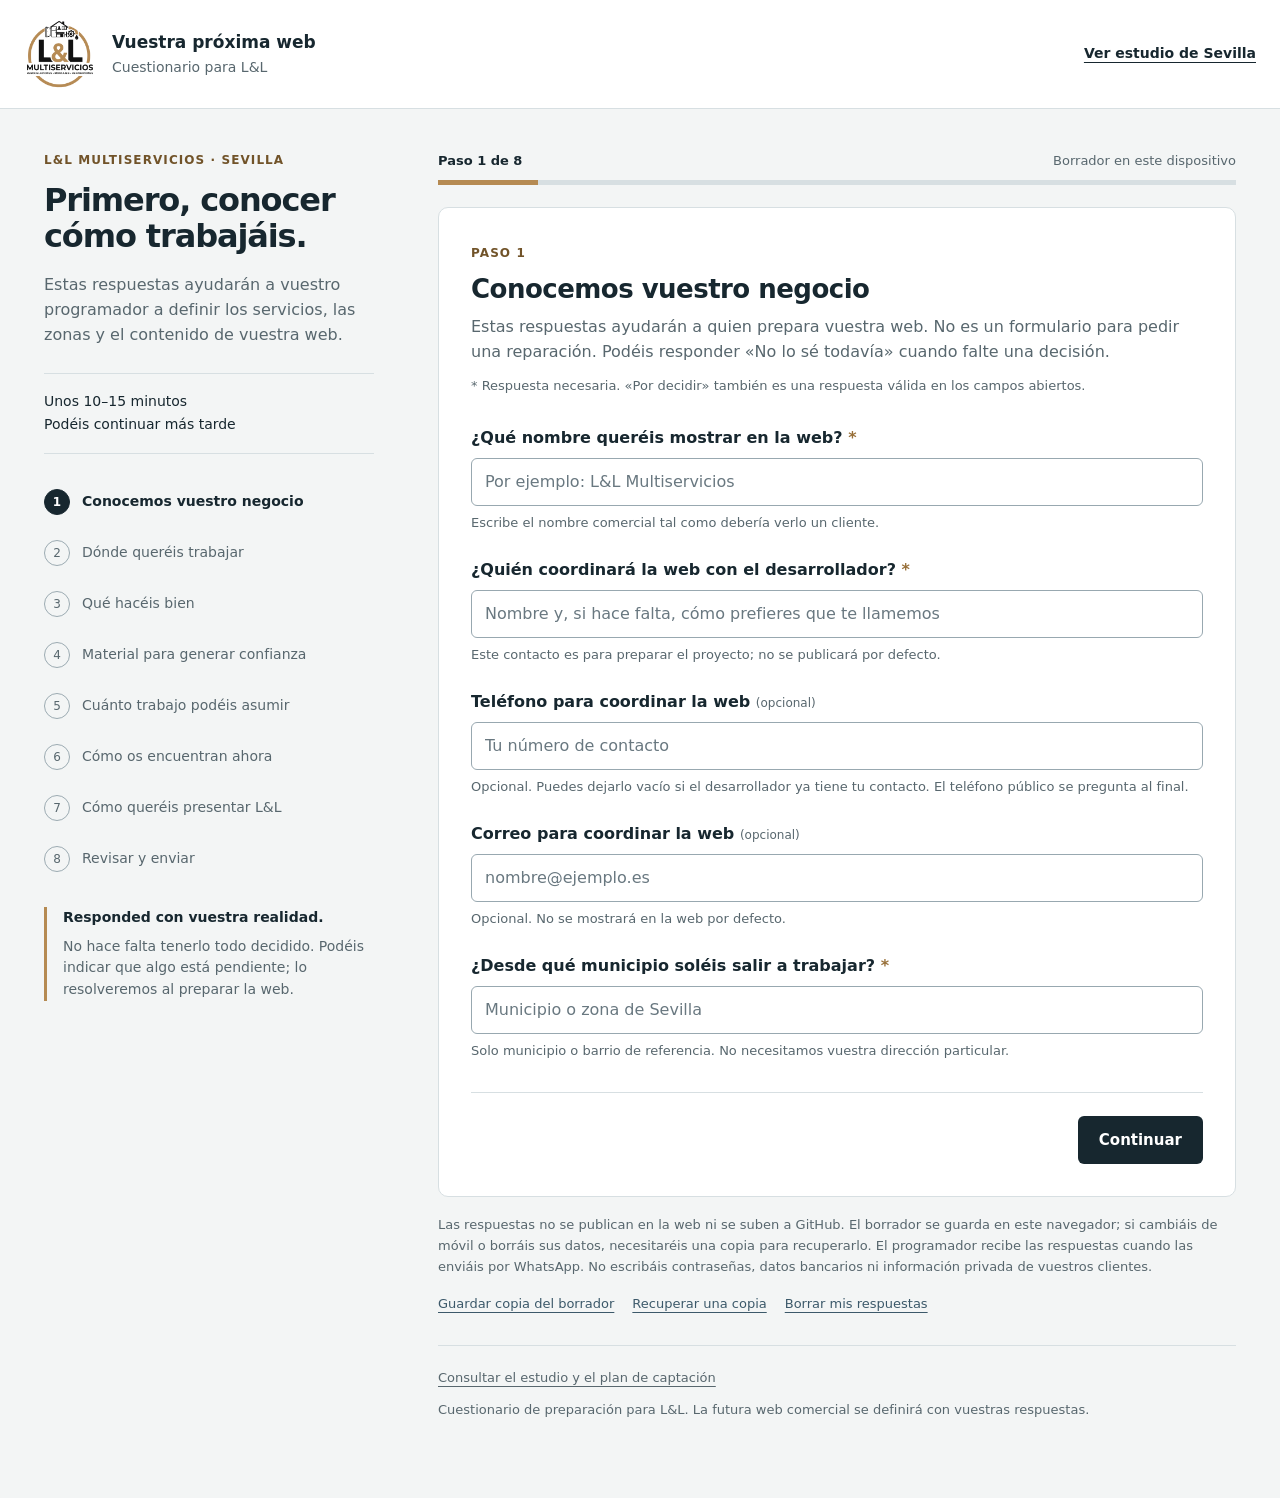
==== docs/index.html @ 1071994a "Publica cuestionario móvil de LYL y estudio de captación" ====
<!doctype html>
<html lang="es">
<head>
  <meta charset="utf-8">
  <meta name="viewport" content="width=device-width, initial-scale=1">
  <meta name="robots" content="noindex,nofollow">
  <meta name="referrer" content="no-referrer">
  <meta name="theme-color" content="#17272f">
  <meta name="description" content="Cuestionario de L&L Multiservicios para preparar su estrategia y su próxima web en Sevilla.">
  <title>L&L · Preparemos vuestra web</title>
  <link rel="icon" type="image/svg+xml" href="assets/favicon.svg">
  <link rel="stylesheet" href="styles.css">
  <script defer src="questionnaire.js"></script>
  <script defer src="app.js"></script>
</head>
<body>
  <a class="skip" href="#questionnaire">Ir al cuestionario</a>
  <header class="header">
    <a class="brand" href="./" aria-label="L&L, inicio del cuestionario"><img src="assets/logo.png" alt="L&L Multiservicios" width="72" height="72"><span>Vuestra próxima web<small>Cuestionario para L&L</small></span></a>
    <a class="study-link" href="estudio.html">Ver estudio de Sevilla</a>
  </header>
  <main class="layout">
    <aside class="sidebar">
      <p class="eyebrow">L&L Multiservicios · Sevilla</p>
      <h1>Primero, conocer<br>cómo trabajáis.</h1>
      <p>Estas respuestas ayudarán a vuestro programador a definir los servicios, las zonas y el contenido de vuestra web.</p>
      <div class="duration"><span>Unos 10–15 minutos</span><span>Podéis continuar más tarde</span></div>
      <nav id="step-nav" aria-label="Pasos del cuestionario"></nav>
      <div class="side-note"><strong>Responded con vuestra realidad.</strong><p>No hace falta tenerlo todo decidido. Podéis indicar que algo está pendiente; lo resolveremos al preparar la web.</p></div>
    </aside>
    <div class="workspace">
      <div class="mobile-intro"><h1>Preparemos vuestra web</h1><p>Contadnos cómo trabajáis para definir una web que os represente y facilite nuevos contactos.</p><span>10–15 min · Podéis continuar después</span></div>
      <div class="progress-top"><span id="step-position">Paso 1 de 8</span><span id="draft-state" role="status">Borrador en este dispositivo</span></div>
      <progress id="progress" max="8" value="1" aria-label="Progreso del cuestionario"></progress>
      <div id="storage-warning" class="notice" hidden></div>
      <form id="questionnaire" novalidate>
        <div id="step-content"></div>
        <div id="validation-summary" class="validation" role="alert" tabindex="-1" hidden></div>
        <div class="actions" id="step-actions"><button class="button secondary" type="button" id="previous">Anterior</button><span class="action-spacer"></span><button class="button primary" type="submit" id="next">Continuar</button></div>
      </form>
      <p class="data-note">Las respuestas no se publican en la web ni se suben a GitHub. El borrador se guarda en este navegador; si cambiáis de móvil o borráis sus datos, necesitaréis una copia para recuperarlo. El programador recibe las respuestas cuando las enviáis por WhatsApp. No escribáis contraseñas, datos bancarios ni información privada de vuestros clientes.</p>
      <div class="draft-tools"><button class="text-button" id="backup" type="button">Guardar copia del borrador</button><label class="text-button file-label" for="restore-file">Recuperar una copia</label><input id="restore-file" type="file" accept="application/json,.json" hidden><button class="text-button" type="button" id="clear">Borrar mis respuestas</button></div>
      <div id="feedback" role="status" aria-live="polite"></div>
      <footer><a href="estudio.html">Consultar el estudio y el plan de captación</a><p>Cuestionario de preparación para L&L. La futura web comercial se definirá con vuestras respuestas.</p></footer>
    </div>
  </main>
  <dialog id="clear-dialog"><h2>¿Borrar las respuestas de este dispositivo?</h2><p>Se eliminará el borrador guardado en este navegador. Una copia que hayáis descargado no se borra.</p><div class="dialog-actions"><button class="button secondary" id="cancel-clear">Conservar</button><button class="button danger" id="confirm-clear">Borrar respuestas</button></div></dialog>
  <dialog id="replace-dialog"><h2>Recuperar una copia guardada</h2><p>La copia sustituirá las respuestas que tenéis abiertas. Podéis cancelar y guardar antes vuestro borrador actual.</p><div class="dialog-actions"><button class="button secondary" id="cancel-restore">Cancelar</button><button class="button primary" id="confirm-restore">Recuperar copia</button></div></dialog>
  <noscript><div class="noscript">Para rellenar y guardar el cuestionario, activad JavaScript en vuestro navegador. Podéis consultar el <a href="estudio.html">estudio de mercado</a>.</div></noscript>
</body>
</html>
---- docs/styles.css ----
:root{color-scheme:light;--ink:#17272f;--muted:#58676e;--line:#d7dfe2;--paper:#fff;--wash:#f3f5f5;--brand:#987039;--gold:#b58a52;--soft:#f8f2e8;--error:#a72f2a;--success:#2d6652;--radius:10px}
*{box-sizing:border-box}html{scroll-behavior:smooth}body{margin:0;color:var(--ink);background:var(--wash);font:16px/1.55 system-ui,-apple-system,"Segoe UI",sans-serif}a{color:inherit;text-underline-offset:4px}button,input,select,textarea{font:inherit}button,a,label{-webkit-tap-highlight-color:transparent}button{cursor:pointer}button:disabled{cursor:wait;opacity:.65}:focus-visible{outline:3px solid #29759c;outline-offset:4px}[hidden]{display:none!important}.skip{position:fixed;top:-100px;left:15px;z-index:30;background:white;padding:12px}.skip:focus{top:10px}.header{padding:18px max(24px,calc((100vw - 1240px)/2));display:flex;align-items:center;justify-content:space-between;background:var(--paper);border-bottom:1px solid var(--line);gap:24px}.brand{display:flex;gap:16px;align-items:center;text-decoration:none;font-size:17px;font-weight:750}.brand img{object-fit:contain}.brand small{display:block;color:var(--muted);font-weight:400;font-size:14px;margin-top:2px}.study-link{font-size:14px;font-weight:650;white-space:nowrap}.layout{max-width:1240px;margin:0 auto;padding:42px 24px;display:grid;grid-template-columns:330px minmax(0,1fr);gap:64px}.sidebar{align-self:start;position:sticky;top:28px}.eyebrow{text-transform:uppercase;letter-spacing:.09em;font-size:12px;color:#715329;font-weight:750;margin:0 0 12px}h1{font-size:32px;line-height:1.15;letter-spacing:-.035em;margin:0 0 18px}h2{font-size:26px;line-height:1.25;margin:8px 0 10px;letter-spacing:-.02em}h3{font-size:19px;line-height:1.4;margin:0 0 14px}p{margin:0 0 14px}.sidebar>p:not(.eyebrow){color:var(--muted)}.duration{padding:15px 0;border-top:1px solid var(--line);border-bottom:1px solid var(--line);font-size:14px;margin:25px 0}.duration span{display:block;margin:2px 0}.step-list{list-style:none;padding:0;margin:0;display:grid;gap:5px}.step-link{border:0;background:none;text-align:left;width:100%;padding:10px 10px 10px 0;display:flex;gap:12px;align-items:center;font-size:14px;color:var(--muted);border-radius:5px}.step-link[aria-current=step]{color:var(--ink);font-weight:750}.step-number{border:1px solid #9baab1;display:grid;place-items:center;width:26px;height:26px;flex-shrink:0;border-radius:50%;font-size:12px}.step-link[aria-current=step] .step-number{background:var(--ink);color:white;border-color:var(--ink)}.step-link.completed .step-number{border-color:var(--brand);color:var(--brand)}.side-note{border-left:3px solid var(--gold);padding-left:16px;margin-top:25px;font-size:14px}.side-note p{color:var(--muted);margin:7px 0}.mobile-intro{display:none}.workspace{min-width:0}.progress-top{display:flex;justify-content:space-between;gap:12px;font-size:13px;color:var(--muted);margin:0 0 9px}#step-position{font-weight:750;color:var(--ink)}progress{display:block;border:0;width:100%;height:5px;accent-color:var(--gold);margin:0 0 22px;border-radius:0;background:var(--line)}progress::-webkit-progress-bar{background:var(--line)}progress::-webkit-progress-value{background:var(--gold)}progress::-moz-progress-bar{background:var(--gold)}form{background:var(--paper);border:1px solid var(--line);border-radius:var(--radius);padding:32px}.step-heading{margin-bottom:28px}.step-heading p{color:var(--muted);margin-bottom:8px}.required-note{font-size:13px;color:var(--muted)}.field{margin:25px 0}.field-label{font-weight:650;margin:0 0 8px;display:block;font-size:16px;line-height:1.5}.optional{font-size:12px;color:var(--muted);font-weight:400;white-space:nowrap}.required-mark{color:var(--brand)}input[type=text],input[type=tel],input[type=email],input[type=url],input[type=number],select,textarea{display:block;width:100%;min-height:48px;padding:11px 13px;border:1px solid #98a8b0;background:white;color:var(--ink);border-radius:6px;font-size:16px;line-height:1.5}textarea{resize:vertical;min-height:110px}input::placeholder,textarea::placeholder{color:#697880;opacity:1}input[aria-invalid=true],textarea[aria-invalid=true],select[aria-invalid=true]{border:2px solid var(--error)}.field-help{font-size:13px;color:var(--muted);margin:7px 0 0}.error-text{font-size:14px;color:var(--error);margin:6px 0 0}.option-list{display:grid;gap:9px}.option{display:flex;gap:11px;align-items:flex-start;padding:12px 13px;border:1px solid var(--line);border-radius:6px;min-height:47px;cursor:pointer}.option:has(input:checked){border-color:var(--brand);background:var(--soft)}.option input{accent-color:var(--brand);width:19px;height:19px;flex-shrink:0;margin:2px 0 0}.option span{font-size:15px}.option-list[aria-invalid=true]{outline:2px solid var(--error);outline-offset:4px;border-radius:3px}fieldset{border:0;padding:0;margin:0;min-width:0}legend{padding:0}.actions{display:flex;align-items:center;gap:12px;border-top:1px solid var(--line);padding-top:23px;margin-top:30px}.action-spacer{flex:1}.button{border:1px solid transparent;padding:12px 20px;min-height:48px;border-radius:6px;font-weight:650;font-size:15px;display:inline-flex;align-items:center;justify-content:center;gap:8px;text-decoration:none;line-height:1.5;text-align:center}.primary{background:var(--ink);color:white}.primary:hover{background:#2a424e}.secondary{background:white;border-color:#a6b2b8;color:var(--ink)}.secondary:hover{background:var(--wash)}.danger{background:var(--error);color:white}.text-button{border:0;border-radius:0;background:none;color:#3c596a;padding:10px 0;text-decoration:underline;text-underline-offset:4px;font-size:13px;cursor:pointer}.data-note{font-size:13px;line-height:1.6;color:var(--muted);margin:18px 0 7px}.draft-tools{display:flex;flex-wrap:wrap;gap:0 18px}.notice,.validation{padding:15px 17px;border:1px solid #d8b88f;border-radius:6px;background:var(--soft);font-size:14px;margin:0 0 18px}.validation{border-color:#ddaaa8;color:#782724;margin-top:20px}.validation ul{margin:5px 0;padding-left:20px}.validation button{border:0;background:none;text-align:left;color:inherit;text-decoration:underline;padding:3px 0;font-size:14px}#feedback{font-size:14px;color:var(--success);margin-top:10px;white-space:pre-line}footer{padding:22px 0;margin-top:20px;border-top:1px solid var(--line);font-size:13px;color:var(--muted)}footer p{margin-top:12px}.review-section{border-bottom:1px solid var(--line);padding:24px 0}.review-section h3{display:flex;align-items:center;justify-content:space-between;gap:12px;margin:0 0 14px}.review-section h3 button{flex-shrink:0}.review-section dl{margin:0}.review-section dt{font-size:13px;color:var(--muted);margin:14px 0 4px}.review-section dd{margin:0;font-size:15px;white-space:pre-wrap;overflow-wrap:anywhere}.unanswered{color:var(--muted);font-style:italic}.delivery{padding:24px;background:var(--soft);border:1px solid #ddc6a4;border-radius:7px;margin:26px 0 5px}.delivery h3{font-size:21px}.delivery p{font-size:14px}.delivery-actions{display:grid;gap:10px;margin:18px 0 10px}.delivery-status{font-size:14px;color:#365449;white-space:pre-line;margin-top:12px}.review-missing{color:var(--error);font-size:14px}.send-check{display:flex;gap:10px;font-size:14px;margin:18px 0}.send-check input{width:19px;height:19px;margin:2px 0;flex-shrink:0;accent-color:var(--brand)}.secondary-delivery{display:flex;flex-wrap:wrap;gap:10px}.secondary-delivery button{flex:1;font-size:14px;padding:9px 10px}.copy-fallback{width:100%;margin-top:14px;font-size:14px}.badge{display:inline-block;font-size:12px;font-weight:700;padding:4px 8px;background:var(--wash);border:1px solid var(--line);border-radius:3px}.review-privacy{font-size:13px;color:var(--muted)}.receipt{font-size:14px;color:var(--muted);padding-top:14px}.noscript{margin:20px;padding:20px;background:white;border:1px solid var(--error)}dialog{border:1px solid var(--line);border-radius:10px;padding:26px;max-width:min(500px,calc(100vw - 32px));color:var(--ink)}dialog h2{font-size:22px}dialog::backdrop{background:rgba(15,28,35,.6)}.dialog-actions{display:flex;gap:12px;justify-content:flex-end;margin-top:24px;flex-wrap:wrap}.file-label{display:inline-block}
@media(max-width:950px){.layout{grid-template-columns:260px minmax(0,1fr);gap:30px}.sidebar h1{font-size:28px}form{padding:25px}.header{padding:15px 24px}}
@media(max-width:740px){.header{padding:12px 17px;gap:12px}.brand{font-size:14px;gap:10px}.brand img{width:49px;height:49px}.brand small{font-size:12px}.study-link{font-size:12px;white-space:normal;text-align:right;max-width:97px}.layout{display:block;padding:22px 16px}.sidebar{display:none}.mobile-intro{display:block;margin-bottom:24px}.mobile-intro h1{font-size:28px;letter-spacing:-.03em;margin:0 0 10px}.mobile-intro p{font-size:15px;color:var(--muted);margin-bottom:8px}.mobile-intro span{font-size:12px;color:var(--muted)}.progress-top{font-size:12px}.progress-top span:last-child{text-align:right;max-width:190px}form{padding:22px 19px;border-radius:8px}h2{font-size:24px}.step-heading{margin-bottom:22px}.field{margin:23px 0}.field-label{font-size:16px}.option{padding:12px 11px}.option span{font-size:15px}.actions{margin-top:24px;padding-top:20px;gap:10px}.button{padding:11px 15px}.delivery{padding:19px 15px}.delivery h3{font-size:20px}.secondary-delivery{display:grid;grid-template-columns:1fr 1fr}.draft-tools{gap:0 15px}.review-section h3{font-size:17px}.side-note{display:none}}
@media(prefers-reduced-motion:reduce){html{scroll-behavior:auto}}
@media print{.header{padding:0}.sidebar,.mobile-intro,.progress-top,progress,.data-note,.draft-tools,footer,.actions,.delivery-actions,.send-check,.text-button,.study-link,.copy-fallback{display:none!important}.layout{display:block;padding:0}.workspace{width:100%}body{background:white;font-size:11pt}form{border:0;padding:15px 0}.delivery{background:white}.review-section{break-inside:avoid}.review-section h3 button{display:none}.header img{width:60px;height:60px}}
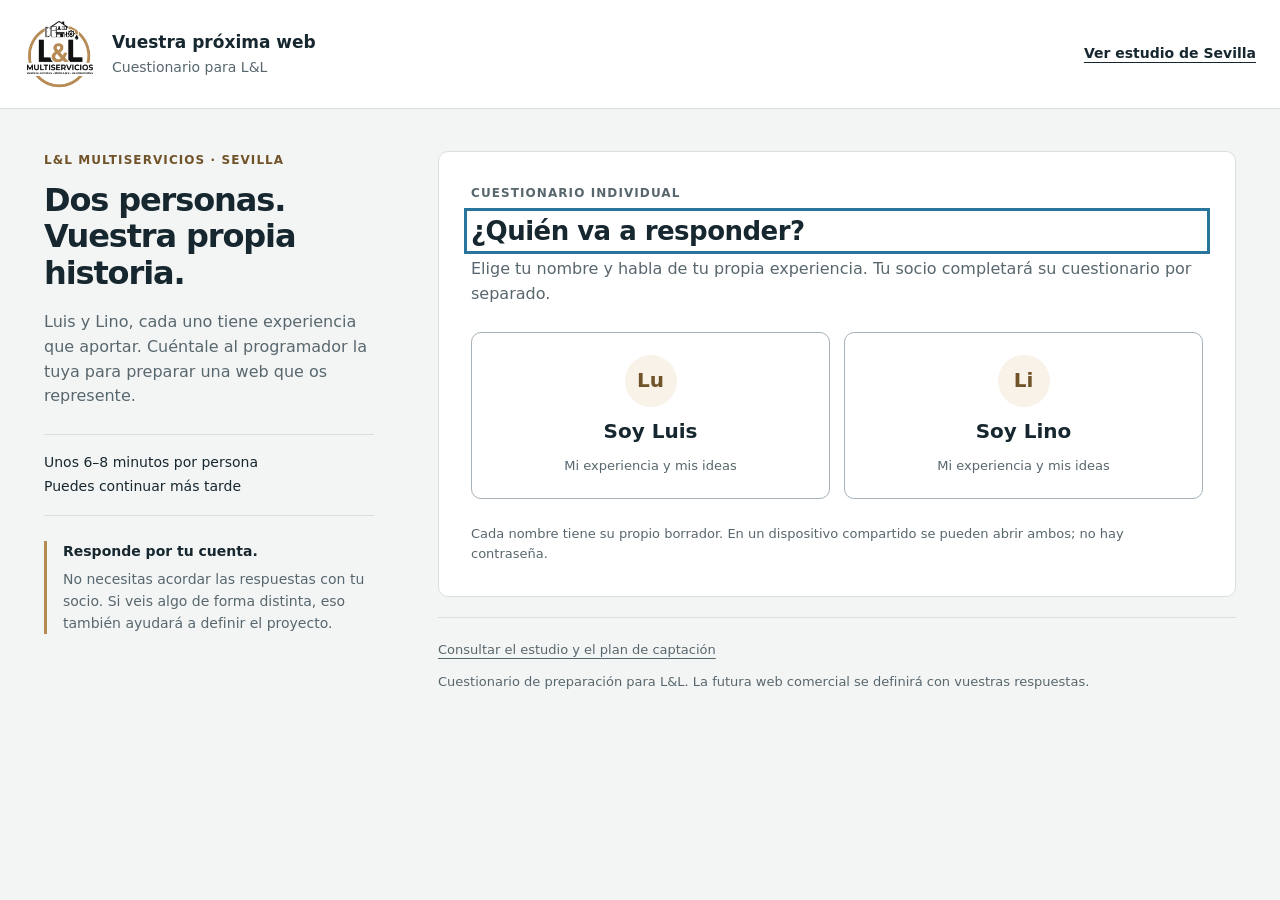
==== commit 3ed23c36: "Adapta el cuestionario individual de Luis y Lino con CV privado" ====
--- a/docs/index.html
+++ b/docs/index.html
@@ -11,6 +11,7 @@
   <link rel="icon" type="image/svg+xml" href="assets/favicon.svg">
   <link rel="stylesheet" href="styles.css">
   <script defer src="questionnaire.js"></script>
+  <script defer src="cv-store.js"></script>
   <script defer src="app.js"></script>
 </head>
 <body>
@@ -22,30 +23,40 @@
   <main class="layout">
     <aside class="sidebar">
       <p class="eyebrow">L&L Multiservicios · Sevilla</p>
-      <h1>Primero, conocer<br>cómo trabajáis.</h1>
-      <p>Estas respuestas ayudarán a vuestro programador a definir los servicios, las zonas y el contenido de vuestra web.</p>
-      <div class="duration"><span>Unos 10–15 minutos</span><span>Podéis continuar más tarde</span></div>
+      <h1>Dos personas.<br>Vuestra propia historia.</h1>
+      <p>Luis y Lino, cada uno tiene experiencia que aportar. Cuéntale al programador la tuya para preparar una web que os represente.</p>
+      <div class="duration"><span>Unos 6–8 minutos por persona</span><span>Puedes continuar más tarde</span></div>
       <nav id="step-nav" aria-label="Pasos del cuestionario"></nav>
-      <div class="side-note"><strong>Responded con vuestra realidad.</strong><p>No hace falta tenerlo todo decidido. Podéis indicar que algo está pendiente; lo resolveremos al preparar la web.</p></div>
+      <div class="side-note"><strong>Responde por tu cuenta.</strong><p>No necesitas acordar las respuestas con tu socio. Si veis algo de forma distinta, eso también ayudará a definir el proyecto.</p></div>
     </aside>
     <div class="workspace">
-      <div class="mobile-intro"><h1>Preparemos vuestra web</h1><p>Contadnos cómo trabajáis para definir una web que os represente y facilite nuevos contactos.</p><span>10–15 min · Podéis continuar después</span></div>
-      <div class="progress-top"><span id="step-position">Paso 1 de 8</span><span id="draft-state" role="status">Borrador en este dispositivo</span></div>
-      <progress id="progress" max="8" value="1" aria-label="Progreso del cuestionario"></progress>
+      <div class="mobile-intro"><h1>Tu experiencia cuenta</h1><p>Luis y Lino: responded cada uno por separado. Queremos conocer lo que cada uno puede aportar a L&L.</p><span>6–8 min · Puedes continuar después</span></div>
+      <section id="identity-picker" class="identity-picker" aria-labelledby="identity-title">
+        <p class="eyebrow">Cuestionario individual</p><h2 id="identity-title" tabindex="-1">¿Quién va a responder?</h2>
+        <p>Elige tu nombre y habla de tu propia experiencia. Tu socio completará su cuestionario por separado.</p>
+        <div class="identity-options"><button id="choose-luis" class="person-card" type="button"><span class="avatar" aria-hidden="true">Lu</span><strong>Soy Luis</strong><span>Mi experiencia y mis ideas</span></button><button id="choose-lino" class="person-card" type="button"><span class="avatar" aria-hidden="true">Li</span><strong>Soy Lino</strong><span>Mi experiencia y mis ideas</span></button></div>
+        <p class="field-help">Cada nombre tiene su propio borrador. En un dispositivo compartido se pueden abrir ambos; no hay contraseña.</p>
+      </section>
+      <div id="personal-form" hidden>
+      <div class="persona-bar"><span>Respondes como <strong id="persona-name"></strong></span><button id="change-persona" class="text-button" type="button">Cambiar persona</button></div>
+      <div class="progress-top"><span id="step-position">Paso 1 de 6</span><span id="draft-state" role="status">Borrador en este dispositivo</span></div>
+      <progress id="progress" max="6" value="1" aria-label="Progreso del cuestionario"></progress>
       <div id="storage-warning" class="notice" hidden></div>
       <form id="questionnaire" novalidate>
         <div id="step-content"></div>
         <div id="validation-summary" class="validation" role="alert" tabindex="-1" hidden></div>
         <div class="actions" id="step-actions"><button class="button secondary" type="button" id="previous">Anterior</button><span class="action-spacer"></span><button class="button primary" type="submit" id="next">Continuar</button></div>
       </form>
-      <p class="data-note">Las respuestas no se publican en la web ni se suben a GitHub. El borrador se guarda en este navegador; si cambiáis de móvil o borráis sus datos, necesitaréis una copia para recuperarlo. El programador recibe las respuestas cuando las enviáis por WhatsApp. No escribáis contraseñas, datos bancarios ni información privada de vuestros clientes.</p>
+      <p class="data-note">Tus respuestas y tu CV se conservan en este navegador cuando permite guardarlos; no se publican ni se suben a GitHub. Solo los compartes cuando terminas el envío en WhatsApp u otra aplicación. La copia del borrador guarda las respuestas, pero no incluye el CV. Evita datos privados de clientes y elimina de tu CV el DNI, la dirección completa y otros datos que no hagan falta.</p>
       <div class="draft-tools"><button class="text-button" id="backup" type="button">Guardar copia del borrador</button><label class="text-button file-label" for="restore-file">Recuperar una copia</label><input id="restore-file" type="file" accept="application/json,.json" hidden><button class="text-button" type="button" id="clear">Borrar mis respuestas</button></div>
       <div id="feedback" role="status" aria-live="polite"></div>
+      </div>
+      <div id="legacy-notice" class="notice" hidden>Hay un borrador del cuestionario anterior en este navegador. No se ha asignado a Luis ni a Lino. <button id="download-legacy" class="text-button" type="button">Guardar copia del borrador anterior</button></div>
       <footer><a href="estudio.html">Consultar el estudio y el plan de captación</a><p>Cuestionario de preparación para L&L. La futura web comercial se definirá con vuestras respuestas.</p></footer>
     </div>
   </main>
-  <dialog id="clear-dialog"><h2>¿Borrar las respuestas de este dispositivo?</h2><p>Se eliminará el borrador guardado en este navegador. Una copia que hayáis descargado no se borra.</p><div class="dialog-actions"><button class="button secondary" id="cancel-clear">Conservar</button><button class="button danger" id="confirm-clear">Borrar respuestas</button></div></dialog>
-  <dialog id="replace-dialog"><h2>Recuperar una copia guardada</h2><p>La copia sustituirá las respuestas que tenéis abiertas. Podéis cancelar y guardar antes vuestro borrador actual.</p><div class="dialog-actions"><button class="button secondary" id="cancel-restore">Cancelar</button><button class="button primary" id="confirm-restore">Recuperar copia</button></div></dialog>
+  <dialog id="clear-dialog"><h2 id="clear-title">¿Borrar tu borrador?</h2><p>Se eliminarán tus respuestas y tu CV guardados en este navegador. El borrador de tu socio y las copias descargadas se conservarán.</p><div class="dialog-actions"><button class="button secondary" id="cancel-clear">Conservar</button><button class="button danger" id="confirm-clear">Borrar mi borrador</button></div></dialog>
+  <dialog id="replace-dialog"><h2>Recuperar tu copia guardada</h2><p>La copia sustituirá tus respuestas actuales. El CV que tengas adjunto se conserva; el archivo JSON no incluye el currículum. Puedes cancelar y guardar antes tu borrador.</p><div class="dialog-actions"><button class="button secondary" id="cancel-restore">Cancelar</button><button class="button primary" id="confirm-restore">Recuperar copia</button></div></dialog>
   <noscript><div class="noscript">Para rellenar y guardar el cuestionario, activad JavaScript en vuestro navegador. Podéis consultar el <a href="estudio.html">estudio de mercado</a>.</div></noscript>
 </body>
 </html>
--- a/docs/styles.css
+++ b/docs/styles.css
@@ -3,4 +3,5 @@
 @media(max-width:950px){.layout{grid-template-columns:260px minmax(0,1fr);gap:30px}.sidebar h1{font-size:28px}form{padding:25px}.header{padding:15px 24px}}
 @media(max-width:740px){.header{padding:12px 17px;gap:12px}.brand{font-size:14px;gap:10px}.brand img{width:49px;height:49px}.brand small{font-size:12px}.study-link{font-size:12px;white-space:normal;text-align:right;max-width:97px}.layout{display:block;padding:22px 16px}.sidebar{display:none}.mobile-intro{display:block;margin-bottom:24px}.mobile-intro h1{font-size:28px;letter-spacing:-.03em;margin:0 0 10px}.mobile-intro p{font-size:15px;color:var(--muted);margin-bottom:8px}.mobile-intro span{font-size:12px;color:var(--muted)}.progress-top{font-size:12px}.progress-top span:last-child{text-align:right;max-width:190px}form{padding:22px 19px;border-radius:8px}h2{font-size:24px}.step-heading{margin-bottom:22px}.field{margin:23px 0}.field-label{font-size:16px}.option{padding:12px 11px}.option span{font-size:15px}.actions{margin-top:24px;padding-top:20px;gap:10px}.button{padding:11px 15px}.delivery{padding:19px 15px}.delivery h3{font-size:20px}.secondary-delivery{display:grid;grid-template-columns:1fr 1fr}.draft-tools{gap:0 15px}.review-section h3{font-size:17px}.side-note{display:none}}
 @media(prefers-reduced-motion:reduce){html{scroll-behavior:auto}}
+.identity-picker{padding:32px;background:white;border:1px solid var(--line);border-radius:var(--radius)}.identity-picker>p{color:var(--muted)}.identity-options{display:grid;grid-template-columns:1fr 1fr;gap:14px;margin:25px 0}.person-card{display:flex;flex-direction:column;align-items:center;gap:9px;padding:22px 12px;border:1px solid #a6b2b8;border-radius:10px;background:white;color:var(--ink)}.person-card:hover{border-color:var(--brand);background:var(--soft)}.person-card strong{font-size:20px}.person-card>span:last-child{font-size:13px;color:var(--muted)}.avatar{width:52px;height:52px;border-radius:50%;background:var(--soft);color:#715329;display:grid;place-items:center;font-size:20px;font-weight:700}.persona-bar{display:flex;align-items:center;justify-content:space-between;gap:10px;background:var(--soft);padding:10px 16px;border-radius:8px;margin-bottom:20px;font-size:14px}.persona-bar .text-button{padding:6px 0;font-size:12px}.cv-field{background:var(--wash);padding:18px;border:1px dashed #9baab1;border-radius:8px}.cv-input{display:block;max-width:100%;width:100%;margin-top:15px;font-size:13px;min-height:45px}.cv-input::file-selector-button{padding:10px;border:1px solid #a6b2b8;border-radius:5px;background:white;margin-right:8px;color:var(--ink);cursor:pointer}#cv-status{overflow-wrap:anywhere}.delivery h4{font-size:15px;margin:25px 0 10px}.delivery>#share-file{width:100%}.delivery>#download-package{margin:8px 0;width:100%}.attachment-reminder{border-left:3px solid var(--brand);padding-left:12px}.delivery-actions{overflow-wrap:anywhere}#legacy-notice{margin-top:20px}@media(max-width:740px){.identity-picker{padding:23px 18px}.identity-options{gap:10px}.person-card{padding:20px 8px}.person-card>span:last-child{font-size:12px}.persona-bar{padding:10px 12px}.secondary-delivery{grid-template-columns:1fr}.cv-field{padding:14px}}@media print{.persona-bar button,.identity-picker,#legacy-notice{display:none!important}}
 @media print{.header{padding:0}.sidebar,.mobile-intro,.progress-top,progress,.data-note,.draft-tools,footer,.actions,.delivery-actions,.send-check,.text-button,.study-link,.copy-fallback{display:none!important}.layout{display:block;padding:0}.workspace{width:100%}body{background:white;font-size:11pt}form{border:0;padding:15px 0}.delivery{background:white}.review-section{break-inside:avoid}.review-section h3 button{display:none}.header img{width:60px;height:60px}}
